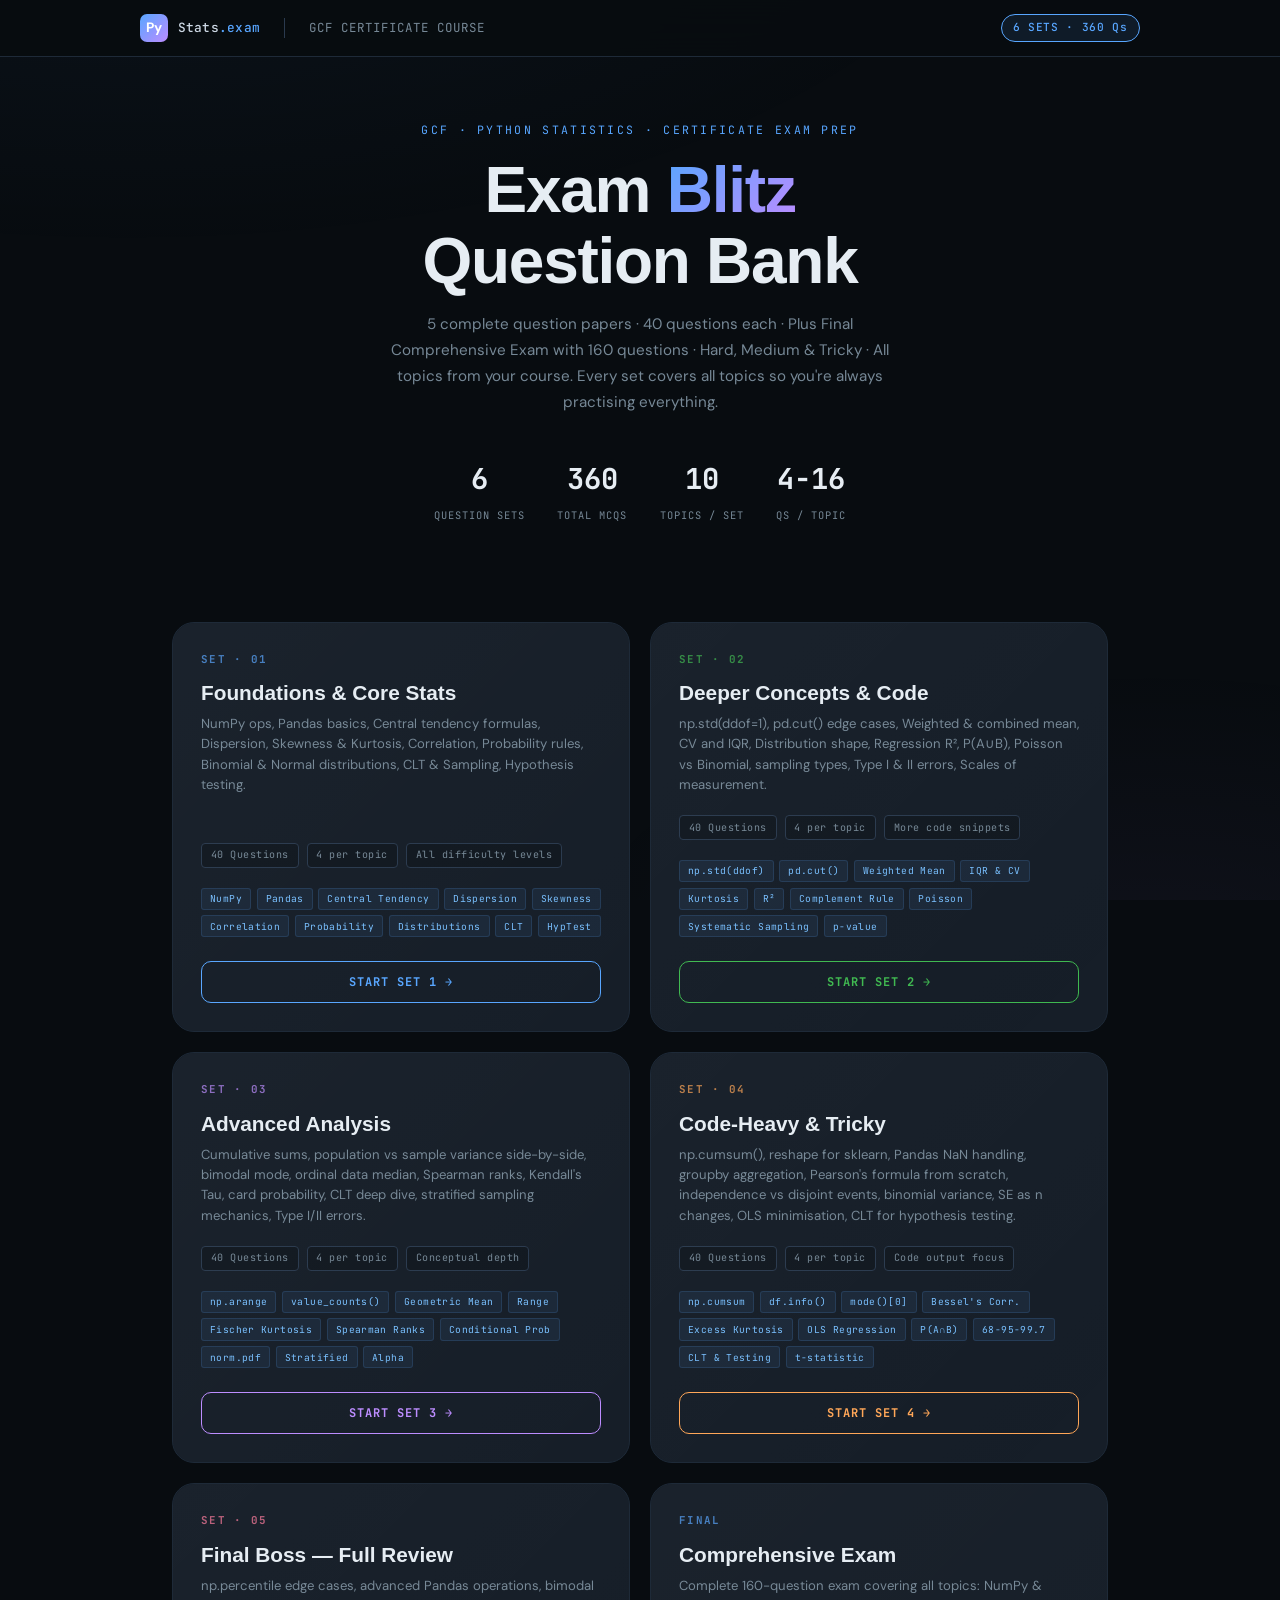
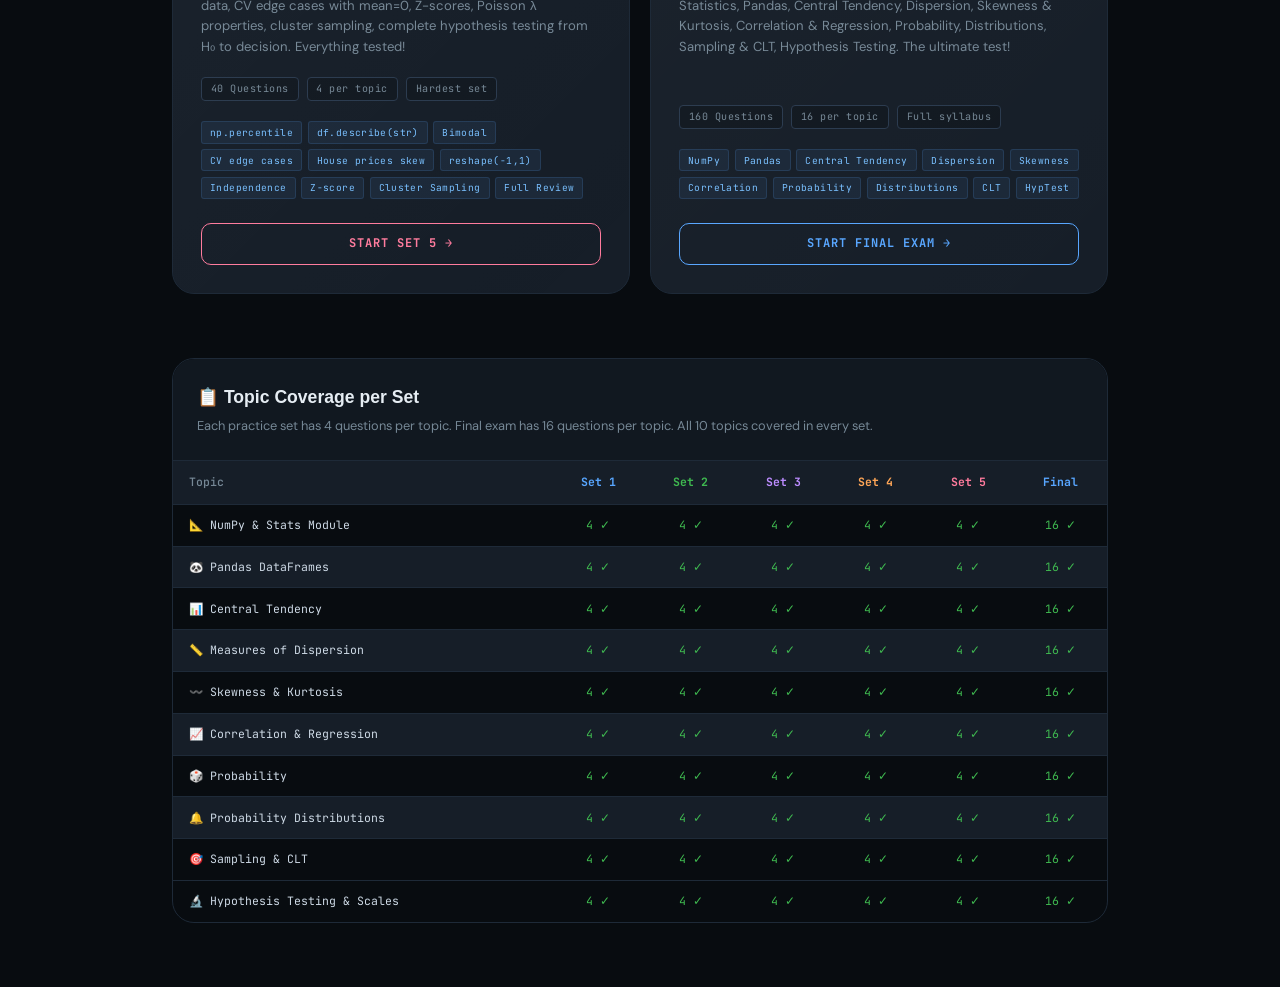
==== index.html @ 4e433699 "Add comprehensive README with project details, features, and usage instructions" ====
<!DOCTYPE html>
<html lang="en">
<head>
<meta charset="UTF-8">
<meta name="viewport" content="width=device-width, initial-scale=1.0">
<title>Python Statistics Exam Hub</title>
<link rel="stylesheet" href="style.css">
</head>
<body>

<header class="site-header">
  <div class="header-inner">
    <div class="header-logo">
      <div class="logo-mark">Py</div>
      <span class="logo-text">Stats<span>.exam</span></span>
    </div>
    <div class="header-divider"></div>
    <span class="header-title">GCF Certificate Course</span>
    <div class="header-right">
      <span class="set-badge theme-blue" style="color:#58a6ff;border-color:#58a6ff;background:rgba(88,166,255,0.1)">6 SETS · 360 Qs</span>
    </div>
  </div>
</header>

<div class="index-hero">
  <div class="index-eyebrow">GCF · Python Statistics · Certificate Exam Prep</div>
  <h1 class="index-title">Exam <em>Blitz</em><br>Question Bank</h1>
  <p class="index-sub">5 complete question papers · 40 questions each · Plus Final Comprehensive Exam with 160 questions · Hard, Medium &amp; Tricky · All topics from your course. Every set covers all topics so you're always practising everything.</p>
  <div class="index-stats">
    <div class="idx-stat"><span class="idx-stat-val">6</span><span class="idx-stat-label">Question Sets</span></div>
    <div class="idx-stat"><span class="idx-stat-val">360</span><span class="idx-stat-label">Total MCQs</span></div>
    <div class="idx-stat"><span class="idx-stat-val">10</span><span class="idx-stat-label">Topics / Set</span></div>
    <div class="idx-stat"><span class="idx-stat-val">4-16</span><span class="idx-stat-label">Qs / Topic</span></div>
  </div>
</div>

<div class="sets-grid">

  <!-- SET 1 -->
  <div class="theme-blue">
    <a href="set1.html" class="set-card" style="border-color:var(--border)">
      <div class="set-number">Set · 01</div>
      <div class="set-title">Foundations &amp; Core Stats</div>
      <div class="set-desc">NumPy ops, Pandas basics, Central tendency formulas, Dispersion, Skewness &amp; Kurtosis, Correlation, Probability rules, Binomial &amp; Normal distributions, CLT &amp; Sampling, Hypothesis testing.</div>
      <div class="set-meta">
        <span class="meta-chip">40 Questions</span>
        <span class="meta-chip">4 per topic</span>
        <span class="meta-chip">All difficulty levels</span>
      </div>
      <div class="set-topics">
        <span class="topic-tag">NumPy</span><span class="topic-tag">Pandas</span><span class="topic-tag">Central Tendency</span>
        <span class="topic-tag">Dispersion</span><span class="topic-tag">Skewness</span><span class="topic-tag">Correlation</span>
        <span class="topic-tag">Probability</span><span class="topic-tag">Distributions</span><span class="topic-tag">CLT</span><span class="topic-tag">HypTest</span>
      </div>
      <div class="set-cta" style="color:#58a6ff;border-color:#58a6ff">Start Set 1 →</div>
    </a>
  </div>

  <!-- SET 2 -->
  <div class="theme-green">
    <a href="set2.html" class="set-card" style="border-color:var(--border)">
      <div class="set-number">Set · 02</div>
      <div class="set-title">Deeper Concepts &amp; Code</div>
      <div class="set-desc">np.std(ddof=1), pd.cut() edge cases, Weighted &amp; combined mean, CV and IQR, Distribution shape, Regression R², P(A∪B), Poisson vs Binomial, sampling types, Type I &amp; II errors, Scales of measurement.</div>
      <div class="set-meta">
        <span class="meta-chip">40 Questions</span>
        <span class="meta-chip">4 per topic</span>
        <span class="meta-chip">More code snippets</span>
      </div>
      <div class="set-topics">
        <span class="topic-tag">np.std(ddof)</span><span class="topic-tag">pd.cut()</span><span class="topic-tag">Weighted Mean</span>
        <span class="topic-tag">IQR &amp; CV</span><span class="topic-tag">Kurtosis</span><span class="topic-tag">R²</span>
        <span class="topic-tag">Complement Rule</span><span class="topic-tag">Poisson</span><span class="topic-tag">Systematic Sampling</span><span class="topic-tag">p-value</span>
      </div>
      <div class="set-cta" style="color:#3fb950;border-color:#3fb950">Start Set 2 →</div>
    </a>
  </div>

  <!-- SET 3 -->
  <div class="theme-purple">
    <a href="set3.html" class="set-card" style="border-color:var(--border)">
      <div class="set-number">Set · 03</div>
      <div class="set-title">Advanced Analysis</div>
      <div class="set-desc">Cumulative sums, population vs sample variance side-by-side, bimodal mode, ordinal data median, Spearman ranks, Kendall's Tau, card probability, CLT deep dive, stratified sampling mechanics, Type I/II errors.</div>
      <div class="set-meta">
        <span class="meta-chip">40 Questions</span>
        <span class="meta-chip">4 per topic</span>
        <span class="meta-chip">Conceptual depth</span>
      </div>
      <div class="set-topics">
        <span class="topic-tag">np.arange</span><span class="topic-tag">value_counts()</span><span class="topic-tag">Geometric Mean</span>
        <span class="topic-tag">Range</span><span class="topic-tag">Fischer Kurtosis</span><span class="topic-tag">Spearman Ranks</span>
        <span class="topic-tag">Conditional Prob</span><span class="topic-tag">norm.pdf</span><span class="topic-tag">Stratified</span><span class="topic-tag">Alpha</span>
      </div>
      <div class="set-cta" style="color:#bc8cff;border-color:#bc8cff">Start Set 3 →</div>
    </a>
  </div>

  <!-- SET 4 -->
  <div class="theme-orange">
    <a href="set4.html" class="set-card" style="border-color:var(--border)">
      <div class="set-number">Set · 04</div>
      <div class="set-title">Code-Heavy &amp; Tricky</div>
      <div class="set-desc">np.cumsum(), reshape for sklearn, Pandas NaN handling, groupby aggregation, Pearson's formula from scratch, independence vs disjoint events, binomial variance, SE as n changes, OLS minimisation, CLT for hypothesis testing.</div>
      <div class="set-meta">
        <span class="meta-chip">40 Questions</span>
        <span class="meta-chip">4 per topic</span>
        <span class="meta-chip">Code output focus</span>
      </div>
      <div class="set-topics">
        <span class="topic-tag">np.cumsum</span><span class="topic-tag">df.info()</span><span class="topic-tag">mode()[0]</span>
        <span class="topic-tag">Bessel's Corr.</span><span class="topic-tag">Excess Kurtosis</span><span class="topic-tag">OLS Regression</span>
        <span class="topic-tag">P(A∩B)</span><span class="topic-tag">68-95-99.7</span><span class="topic-tag">CLT &amp; Testing</span><span class="topic-tag">t-statistic</span>
      </div>
      <div class="set-cta" style="color:#ffa657;border-color:#ffa657">Start Set 4 →</div>
    </a>
  </div>

  <!-- SET 5 -->
  <div class="theme-pink">
    <a href="set5.html" class="set-card" style="border-color:var(--border)">
      <div class="set-number">Set · 05</div>
      <div class="set-title">Final Boss — Full Review</div>
      <div class="set-desc">np.percentile edge cases, advanced Pandas operations, bimodal data, CV edge cases with mean=0, Z-scores, Poisson λ properties, cluster sampling, complete hypothesis testing from H₀ to decision. Everything tested!</div>
      <div class="set-meta">
        <span class="meta-chip">40 Questions</span>
        <span class="meta-chip">4 per topic</span>
        <span class="meta-chip">Hardest set</span>
      </div>
      <div class="set-topics">
        <span class="topic-tag">np.percentile</span><span class="topic-tag">df.describe(str)</span><span class="topic-tag">Bimodal</span>
        <span class="topic-tag">CV edge cases</span><span class="topic-tag">House prices skew</span><span class="topic-tag">reshape(-1,1)</span>
        <span class="topic-tag">Independence</span><span class="topic-tag">Z-score</span><span class="topic-tag">Cluster Sampling</span><span class="topic-tag">Full Review</span>
      </div>
      <div class="set-cta" style="color:#ff7b9d;border-color:#ff7b9d">Start Set 5 →</div>
    </a>
  </div>

  <!-- FINAL EXAM -->
  <div class="theme-blue">
    <a href="Final.html" class="set-card" style="border-color:var(--border)">
      <div class="set-number">Final</div>
      <div class="set-title">Comprehensive Exam</div>
      <div class="set-desc">Complete 160-question exam covering all topics: NumPy & Statistics, Pandas, Central Tendency, Dispersion, Skewness & Kurtosis, Correlation & Regression, Probability, Distributions, Sampling & CLT, Hypothesis Testing. The ultimate test!</div>
      <div class="set-meta">
        <span class="meta-chip">160 Questions</span>
        <span class="meta-chip">16 per topic</span>
        <span class="meta-chip">Full syllabus</span>
      </div>
      <div class="set-topics">
        <span class="topic-tag">NumPy</span><span class="topic-tag">Pandas</span><span class="topic-tag">Central Tendency</span>
        <span class="topic-tag">Dispersion</span><span class="topic-tag">Skewness</span><span class="topic-tag">Correlation</span>
        <span class="topic-tag">Probability</span><span class="topic-tag">Distributions</span><span class="topic-tag">CLT</span><span class="topic-tag">HypTest</span>
      </div>
      <div class="set-cta" style="color:#58a6ff;border-color:#58a6ff">Start Final Exam →</div>
    </a>
  </div>

</div>

<!-- TOPIC COVERAGE TABLE -->
<div style="max-width:1000px;margin:0 auto;padding:0 2rem 4rem;position:relative;z-index:1">
  <div style="border:1px solid var(--border);border-radius:var(--radius-xl);overflow:hidden">
    <div style="padding:1.5rem;border-bottom:1px solid var(--border);background:var(--surface)">
      <h2 style="font-family:var(--font-display);font-size:1.1rem;font-weight:700;color:var(--text-bright)">📋 Topic Coverage per Set</h2>
      <p style="font-size:0.8rem;color:var(--text-dim);margin-top:0.3rem">Each practice set has 4 questions per topic. Final exam has 16 questions per topic. All 10 topics covered in every set.</p>
    </div>
    <div style="overflow-x:auto">
    <table style="width:100%;border-collapse:collapse;font-family:var(--font-mono);font-size:0.72rem">
      <thead>
        <tr style="background:var(--card)">
          <th style="padding:.75rem 1rem;text-align:left;color:var(--text-dim);border-bottom:1px solid var(--border);font-weight:500;white-space:nowrap">Topic</th>
          <th style="padding:.75rem;text-align:center;color:#58a6ff;border-bottom:1px solid var(--border)">Set 1</th>
          <th style="padding:.75rem;text-align:center;color:#3fb950;border-bottom:1px solid var(--border)">Set 2</th>
          <th style="padding:.75rem;text-align:center;color:#bc8cff;border-bottom:1px solid var(--border)">Set 3</th>
          <th style="padding:.75rem;text-align:center;color:#ffa657;border-bottom:1px solid var(--border)">Set 4</th>
          <th style="padding:.75rem;text-align:center;color:#ff7b9d;border-bottom:1px solid var(--border)">Set 5</th>
          <th style="padding:.75rem;text-align:center;color:#58a6ff;border-bottom:1px solid var(--border)">Final</th>
        </tr>
      </thead>
      <tbody>
        <tr style="border-bottom:1px solid var(--border)">
          <td style="padding:.7rem 1rem;color:var(--text)">📐 NumPy &amp; Stats Module</td>
          <td style="padding:.7rem;text-align:center;color:var(--green)">4 ✓</td>
          <td style="padding:.7rem;text-align:center;color:var(--green)">4 ✓</td>
          <td style="padding:.7rem;text-align:center;color:var(--green)">4 ✓</td>
          <td style="padding:.7rem;text-align:center;color:var(--green)">4 ✓</td>
          <td style="padding:.7rem;text-align:center;color:var(--green)">4 ✓</td>
          <td style="padding:.7rem;text-align:center;color:var(--green)">16 ✓</td>
        </tr>
        <tr style="border-bottom:1px solid var(--border);background:var(--card)">
          <td style="padding:.7rem 1rem;color:var(--text)">🐼 Pandas DataFrames</td>
          <td style="padding:.7rem;text-align:center;color:var(--green)">4 ✓</td>
          <td style="padding:.7rem;text-align:center;color:var(--green)">4 ✓</td>
          <td style="padding:.7rem;text-align:center;color:var(--green)">4 ✓</td>
          <td style="padding:.7rem;text-align:center;color:var(--green)">4 ✓</td>
          <td style="padding:.7rem;text-align:center;color:var(--green)">4 ✓</td>
          <td style="padding:.7rem;text-align:center;color:var(--green)">16 ✓</td>
        </tr>
        <tr style="border-bottom:1px solid var(--border)">
          <td style="padding:.7rem 1rem;color:var(--text)">📊 Central Tendency</td>
          <td style="padding:.7rem;text-align:center;color:var(--green)">4 ✓</td>
          <td style="padding:.7rem;text-align:center;color:var(--green)">4 ✓</td>
          <td style="padding:.7rem;text-align:center;color:var(--green)">4 ✓</td>
          <td style="padding:.7rem;text-align:center;color:var(--green)">4 ✓</td>
          <td style="padding:.7rem;text-align:center;color:var(--green)">4 ✓</td>
          <td style="padding:.7rem;text-align:center;color:var(--green)">16 ✓</td>
        </tr>
        <tr style="border-bottom:1px solid var(--border);background:var(--card)">
          <td style="padding:.7rem 1rem;color:var(--text)">📏 Measures of Dispersion</td>
          <td style="padding:.7rem;text-align:center;color:var(--green)">4 ✓</td>
          <td style="padding:.7rem;text-align:center;color:var(--green)">4 ✓</td>
          <td style="padding:.7rem;text-align:center;color:var(--green)">4 ✓</td>
          <td style="padding:.7rem;text-align:center;color:var(--green)">4 ✓</td>
          <td style="padding:.7rem;text-align:center;color:var(--green)">4 ✓</td>
          <td style="padding:.7rem;text-align:center;color:var(--green)">16 ✓</td>
        </tr>
        <tr style="border-bottom:1px solid var(--border)">
          <td style="padding:.7rem 1rem;color:var(--text)">〰️ Skewness &amp; Kurtosis</td>
          <td style="padding:.7rem;text-align:center;color:var(--green)">4 ✓</td>
          <td style="padding:.7rem;text-align:center;color:var(--green)">4 ✓</td>
          <td style="padding:.7rem;text-align:center;color:var(--green)">4 ✓</td>
          <td style="padding:.7rem;text-align:center;color:var(--green)">4 ✓</td>
          <td style="padding:.7rem;text-align:center;color:var(--green)">4 ✓</td>
          <td style="padding:.7rem;text-align:center;color:var(--green)">16 ✓</td>
        </tr>
        <tr style="border-bottom:1px solid var(--border);background:var(--card)">
          <td style="padding:.7rem 1rem;color:var(--text)">📈 Correlation &amp; Regression</td>
          <td style="padding:.7rem;text-align:center;color:var(--green)">4 ✓</td>
          <td style="padding:.7rem;text-align:center;color:var(--green)">4 ✓</td>
          <td style="padding:.7rem;text-align:center;color:var(--green)">4 ✓</td>
          <td style="padding:.7rem;text-align:center;color:var(--green)">4 ✓</td>
          <td style="padding:.7rem;text-align:center;color:var(--green)">4 ✓</td>
          <td style="padding:.7rem;text-align:center;color:var(--green)">16 ✓</td>
        </tr>
        <tr style="border-bottom:1px solid var(--border)">
          <td style="padding:.7rem 1rem;color:var(--text)">🎲 Probability</td>
          <td style="padding:.7rem;text-align:center;color:var(--green)">4 ✓</td>
          <td style="padding:.7rem;text-align:center;color:var(--green)">4 ✓</td>
          <td style="padding:.7rem;text-align:center;color:var(--green)">4 ✓</td>
          <td style="padding:.7rem;text-align:center;color:var(--green)">4 ✓</td>
          <td style="padding:.7rem;text-align:center;color:var(--green)">4 ✓</td>
          <td style="padding:.7rem;text-align:center;color:var(--green)">16 ✓</td>
        </tr>
        <tr style="border-bottom:1px solid var(--border);background:var(--card)">
          <td style="padding:.7rem 1rem;color:var(--text)">🔔 Probability Distributions</td>
          <td style="padding:.7rem;text-align:center;color:var(--green)">4 ✓</td>
          <td style="padding:.7rem;text-align:center;color:var(--green)">4 ✓</td>
          <td style="padding:.7rem;text-align:center;color:var(--green)">4 ✓</td>
          <td style="padding:.7rem;text-align:center;color:var(--green)">4 ✓</td>
          <td style="padding:.7rem;text-align:center;color:var(--green)">4 ✓</td>
          <td style="padding:.7rem;text-align:center;color:var(--green)">16 ✓</td>
        </tr>
        <tr style="border-bottom:1px solid var(--border)">
          <td style="padding:.7rem 1rem;color:var(--text)">🎯 Sampling &amp; CLT</td>
          <td style="padding:.7rem;text-align:center;color:var(--green)">4 ✓</td>
          <td style="padding:.7rem;text-align:center;color:var(--green)">4 ✓</td>
          <td style="padding:.7rem;text-align:center;color:var(--green)">4 ✓</td>
          <td style="padding:.7rem;text-align:center;color:var(--green)">4 ✓</td>
          <td style="padding:.7rem;text-align:center;color:var(--green)">4 ✓</td>
          <td style="padding:.7rem;text-align:center;color:var(--green)">16 ✓</td>
        </tr>
        <tr>
          <td style="padding:.7rem 1rem;color:var(--text)">🔬 Hypothesis Testing &amp; Scales</td>
          <td style="padding:.7rem;text-align:center;color:var(--green)">4 ✓</td>
          <td style="padding:.7rem;text-align:center;color:var(--green)">4 ✓</td>
          <td style="padding:.7rem;text-align:center;color:var(--green)">4 ✓</td>
          <td style="padding:.7rem;text-align:center;color:var(--green)">4 ✓</td>
          <td style="padding:.7rem;text-align:center;color:var(--green)">4 ✓</td>
          <td style="padding:.7rem;text-align:center;color:var(--green)">16 ✓</td>
        </tr>
      </tbody>
    </table>
    </div>
  </div>
</div>

</body>
</html>
---- style.css ----
/* ═══════════════════════════════════════════════
   PYTHON STATISTICS EXAM — SHARED STYLESHEET
   Dark industrial + neon accent aesthetic
   ═══════════════════════════════════════════════ */

@import url('https://fonts.googleapis.com/css2?family=JetBrains+Mono:wght@300;400;500;700&family=Clash+Display:wght@400;500;600;700&family=DM+Sans:wght@300;400;500;600&display=swap');

/* ── CSS VARIABLES ── */
:root {
  --bg:          #080c10;
  --bg2:         #0d1117;
  --surface:     #111820;
  --card:        #161e28;
  --border:      #1e2a38;
  --border2:     #2a3a4e;

  --text:        #cdd9e5;
  --text-dim:    #768896;
  --text-bright: #e6edf3;

  --accent:      #58a6ff;
  --accent-glow: rgba(88,166,255,0.15);
  --green:       #3fb950;
  --green-glow:  rgba(63,185,80,0.12);
  --red:         #f85149;
  --red-glow:    rgba(248,81,73,0.12);
  --yellow:      #d29922;
  --yellow-glow: rgba(210,153,34,0.12);
  --purple:      #bc8cff;
  --orange:      #ffa657;

  --font-display: 'Clash Display', sans-serif;
  --font-body:    'DM Sans', sans-serif;
  --font-mono:    'JetBrains Mono', monospace;

  --radius-sm:  6px;
  --radius:     10px;
  --radius-lg:  16px;
  --radius-xl:  22px;

  --shadow:     0 1px 0 rgba(255,255,255,0.04);
  --shadow-lg:  0 8px 32px rgba(0,0,0,0.6);
  --shadow-accent: 0 0 20px rgba(88,166,255,0.15);
}

/* ── RESET ── */
*, *::before, *::after { box-sizing: border-box; margin: 0; padding: 0; }
html { scroll-behavior: smooth; }

body {
  background: var(--bg);
  color: var(--text);
  font-family: var(--font-body);
  font-size: 15px;
  line-height: 1.6;
  min-height: 100vh;
  overflow-x: hidden;
}

/* ── BACKGROUND TEXTURE ── */
body::before {
  content: '';
  position: fixed;
  inset: 0;
  background:
    radial-gradient(ellipse 120% 80% at 10% -20%, rgba(88,166,255,0.06) 0%, transparent 60%),
    radial-gradient(ellipse 80% 60% at 90% 110%, rgba(188,140,255,0.05) 0%, transparent 60%);
  pointer-events: none;
  z-index: 0;
}

/* ── SCROLLBAR ── */
::-webkit-scrollbar { width: 6px; }
::-webkit-scrollbar-track { background: var(--bg2); }
::-webkit-scrollbar-thumb { background: var(--border2); border-radius: 99px; }
::-webkit-scrollbar-thumb:hover { background: var(--accent); }

/* ══════════════════════════════════════════
   HEADER
   ══════════════════════════════════════════ */
.site-header {
  position: sticky;
  top: 0;
  z-index: 200;
  background: rgba(8,12,16,0.92);
  backdrop-filter: blur(16px);
  -webkit-backdrop-filter: blur(16px);
  border-bottom: 1px solid var(--border);
  padding: 0 2rem;
}

.header-inner {
  max-width: 1000px;
  margin: 0 auto;
  height: 56px;
  display: flex;
  align-items: center;
  gap: 1.5rem;
}

.header-logo {
  display: flex;
  align-items: center;
  gap: 0.6rem;
  text-decoration: none;
}

.logo-mark {
  width: 28px; height: 28px;
  border-radius: 7px;
  background: linear-gradient(135deg, var(--accent), var(--purple));
  display: flex; align-items: center; justify-content: center;
  font-size: 0.85rem;
  font-weight: 700;
  color: #fff;
  flex-shrink: 0;
}

.logo-text {
  font-family: var(--font-mono);
  font-size: 0.8rem;
  font-weight: 500;
  color: var(--text);
  letter-spacing: 0.02em;
}
.logo-text span { color: var(--accent); }

.header-divider {
  width: 1px; height: 20px;
  background: var(--border2);
}

.header-title {
  font-family: var(--font-mono);
  font-size: 0.78rem;
  color: var(--text-dim);
  letter-spacing: 0.08em;
  text-transform: uppercase;
}

.header-right {
  margin-left: auto;
  display: flex;
  align-items: center;
  gap: 0.75rem;
}

.set-badge {
  font-family: var(--font-mono);
  font-size: 0.7rem;
  padding: 0.25rem 0.7rem;
  border-radius: 999px;
  border: 1px solid;
  letter-spacing: 0.06em;
  font-weight: 500;
}

/* ══════════════════════════════════════════
   HUD / SCOREBOARD
   ══════════════════════════════════════════ */
.hud {
  background: var(--surface);
  border-bottom: 1px solid var(--border);
  padding: 0.8rem 2rem;
}

.hud-inner {
  max-width: 1000px;
  margin: 0 auto;
  display: flex;
  align-items: center;
  gap: 1rem;
  flex-wrap: wrap;
}

.hud-stat {
  display: flex;
  align-items: center;
  gap: 0.45rem;
  font-family: var(--font-mono);
  font-size: 0.72rem;
  color: var(--text-dim);
}

.hud-stat strong {
  font-size: 0.85rem;
  font-weight: 700;
}

.hud-dot {
  width: 7px; height: 7px;
  border-radius: 50%;
}

.hud-progress {
  margin-left: auto;
  display: flex;
  align-items: center;
  gap: 0.8rem;
}

.prog-track {
  width: 160px; height: 4px;
  background: var(--border);
  border-radius: 99px;
  overflow: hidden;
}

.prog-fill {
  height: 100%;
  border-radius: 99px;
  transition: width 0.5s cubic-bezier(0.4,0,0.2,1);
  width: 0%;
}

.prog-label {
  font-family: var(--font-mono);
  font-size: 0.7rem;
  color: var(--text-dim);
  min-width: 40px;
  text-align: right;
}

/* ══════════════════════════════════════════
   MAIN LAYOUT
   ══════════════════════════════════════════ */
.main-wrap {
  max-width: 1000px;
  margin: 0 auto;
  padding: 2.5rem 2rem 6rem;
  position: relative;
  z-index: 1;
}

/* ══════════════════════════════════════════
   SECTION HEADERS (Topics)
   ══════════════════════════════════════════ */
.section-header {
  display: flex;
  align-items: center;
  gap: 1rem;
  margin: 2.5rem 0 1.2rem;
  padding-bottom: 0.8rem;
  border-bottom: 1px solid var(--border);
  position: relative;
}

.section-header::after {
  content: '';
  position: absolute;
  bottom: -1px; left: 0;
  height: 2px;
  width: 60px;
  border-radius: 99px;
}

.topic-chip {
  display: flex;
  align-items: center;
  gap: 0.5rem;
  padding: 0.3rem 0.8rem;
  border-radius: var(--radius-sm);
  border: 1px solid;
  font-family: var(--font-mono);
  font-size: 0.68rem;
  font-weight: 500;
  letter-spacing: 0.08em;
  text-transform: uppercase;
}

.section-title {
  font-family: var(--font-display);
  font-size: 0.95rem;
  font-weight: 600;
  color: var(--text-bright);
}

.section-count {
  margin-left: auto;
  font-family: var(--font-mono);
  font-size: 0.68rem;
  color: var(--text-dim);
}

/* ══════════════════════════════════════════
   QUESTION CARD
   ══════════════════════════════════════════ */
.q-card {
  background: var(--card);
  border: 1px solid var(--border);
  border-radius: var(--radius-lg);
  padding: 1.5rem 1.75rem;
  margin-bottom: 1rem;
  transition: border-color 0.2s, box-shadow 0.2s;
  position: relative;
  overflow: hidden;
}

.q-card::before {
  content: '';
  position: absolute;
  top: 0; left: 0; right: 0;
  height: 1px;
  background: linear-gradient(90deg, transparent, rgba(255,255,255,0.06), transparent);
}

.q-card:hover {
  border-color: var(--border2);
  box-shadow: var(--shadow-lg);
}

.q-card.state-correct {
  border-color: var(--green);
  background: linear-gradient(135deg, var(--card) 0%, rgba(63,185,80,0.07) 100%);
}

.q-card.state-wrong {
  border-color: var(--red);
  background: linear-gradient(135deg, var(--card) 0%, rgba(248,81,73,0.07) 100%);
}

.q-meta {
  display: flex;
  align-items: center;
  gap: 0.6rem;
  margin-bottom: 0.75rem;
}

.q-num {
  font-family: var(--font-mono);
  font-size: 0.68rem;
  color: var(--text-dim);
  font-weight: 500;
}

.diff-pill {
  padding: 0.12rem 0.55rem;
  border-radius: 4px;
  font-family: var(--font-mono);
  font-size: 0.6rem;
  font-weight: 700;
  letter-spacing: 0.1em;
  text-transform: uppercase;
}

.diff-hard   { background: rgba(248,81,73,0.15);   color: #ff7b72; border: 1px solid rgba(248,81,73,0.3); }
.diff-medium { background: rgba(210,153,34,0.15);  color: #e3b341; border: 1px solid rgba(210,153,34,0.3); }
.diff-tricky { background: rgba(188,140,255,0.15); color: #d2a8ff; border: 1px solid rgba(188,140,255,0.3); }

.q-text {
  font-family: var(--font-body);
  font-size: 0.95rem;
  font-weight: 500;
  color: var(--text-bright);
  line-height: 1.6;
  margin-bottom: 1rem;
}

.q-text code {
  font-family: var(--font-mono);
  font-size: 0.82em;
  background: rgba(88,166,255,0.1);
  color: #79c0ff;
  padding: 0.1em 0.4em;
  border-radius: 4px;
  border: 1px solid rgba(88,166,255,0.2);
}

/* ── CODE BLOCK ── */
.code-block {
  background: #0d1117;
  border: 1px solid var(--border2);
  border-left: 3px solid var(--accent);
  border-radius: 0 var(--radius) var(--radius) 0;
  padding: 1rem 1.25rem;
  font-family: var(--font-mono);
  font-size: 0.78rem;
  color: #adbac7;
  margin: 0.5rem 0 1.1rem;
  white-space: pre;
  overflow-x: auto;
  line-height: 1.7;
  position: relative;
}

.code-block .kw  { color: #ff7b72; }
.code-block .fn  { color: #d2a8ff; }
.code-block .str { color: #a5d6ff; }
.code-block .num { color: #f69d50; }
.code-block .cm  { color: #8b949e; font-style: italic; }

/* ── OPTIONS ── */
.options-grid {
  display: flex;
  flex-direction: column;
  gap: 0.5rem;
}

.opt {
  background: var(--surface);
  border: 1px solid var(--border);
  border-radius: var(--radius);
  padding: 0.75rem 1.1rem;
  color: var(--text);
  font-family: var(--font-body);
  font-size: 0.875rem;
  cursor: pointer;
  text-align: left;
  transition: all 0.15s ease;
  display: flex;
  align-items: flex-start;
  gap: 0.75rem;
  width: 100%;
}

.opt:hover:not(:disabled) {
  border-color: var(--accent);
  background: var(--accent-glow);
  transform: translateX(4px);
  color: var(--text-bright);
}

.opt:disabled { cursor: not-allowed; }

.opt-label {
  font-family: var(--font-mono);
  font-size: 0.65rem;
  font-weight: 700;
  min-width: 24px; height: 24px;
  border-radius: 5px;
  background: var(--border);
  border: 1px solid var(--border2);
  display: flex; align-items: center; justify-content: center;
  flex-shrink: 0;
  margin-top: 1px;
  letter-spacing: 0;
  transition: background 0.15s, border-color 0.15s;
}

.opt.is-correct {
  background: var(--green-glow);
  border-color: var(--green);
  color: #7ee787;
}
.opt.is-correct .opt-label {
  background: rgba(63,185,80,0.3);
  border-color: var(--green);
  color: #7ee787;
}

.opt.is-wrong {
  background: var(--red-glow);
  border-color: var(--red);
  color: #ffa198;
}
.opt.is-wrong .opt-label {
  background: rgba(248,81,73,0.3);
  border-color: var(--red);
  color: #ffa198;
}

/* ── EXPLANATION ── */
.explanation {
  display: none;
  margin-top: 0.9rem;
  padding: 0.75rem 1rem 0.75rem 1.1rem;
  background: rgba(88,166,255,0.06);
  border-left: 3px solid var(--accent);
  border-radius: 0 var(--radius-sm) var(--radius-sm) 0;
  font-size: 0.8rem;
  color: #79c0ff;
  line-height: 1.65;
}

.explanation.visible { display: block; }

.explanation-label {
  font-family: var(--font-mono);
  font-size: 0.6rem;
  text-transform: uppercase;
  letter-spacing: 0.1em;
  color: var(--accent);
  font-weight: 700;
  display: block;
  margin-bottom: 0.3rem;
}

/* ══════════════════════════════════════════
   FLOATING SUBMIT BUTTON
   ══════════════════════════════════════════ */
.fab-wrap {
  position: fixed;
  bottom: 1.75rem;
  right: 2rem;
  z-index: 300;
  display: flex;
  flex-direction: column;
  align-items: flex-end;
  gap: 0.5rem;
}

.fab-btn {
  background: var(--accent);
  color: #0d1117;
  border: none;
  padding: 0.8rem 1.5rem;
  border-radius: 999px;
  font-family: var(--font-mono);
  font-size: 0.8rem;
  font-weight: 700;
  cursor: pointer;
  letter-spacing: 0.08em;
  text-transform: uppercase;
  box-shadow: 0 4px 20px rgba(88,166,255,0.4), 0 0 0 1px rgba(88,166,255,0.3);
  transition: transform 0.15s, box-shadow 0.15s, background 0.15s;
  white-space: nowrap;
}

.fab-btn:hover {
  transform: translateY(-2px);
  box-shadow: 0 8px 30px rgba(88,166,255,0.5), 0 0 0 1px rgba(88,166,255,0.5);
}

.fab-btn.secondary {
  background: transparent;
  color: var(--text-dim);
  border: 1px solid var(--border2);
  box-shadow: none;
  font-size: 0.72rem;
  padding: 0.5rem 1rem;
}

.fab-btn.secondary:hover {
  background: var(--surface);
  color: var(--text);
  border-color: var(--border2);
  transform: none;
  box-shadow: none;
}

/* ══════════════════════════════════════════
   RESULT MODAL
   ══════════════════════════════════════════ */
.modal-overlay {
  display: none;
  position: fixed;
  inset: 0;
  background: rgba(0,0,0,0.88);
  backdrop-filter: blur(8px);
  z-index: 999;
  align-items: center;
  justify-content: center;
  padding: 1.5rem;
}

.modal-overlay.open { display: flex; }

.modal-box {
  background: var(--card);
  border: 1px solid var(--border2);
  border-radius: var(--radius-xl);
  padding: 2.5rem 2rem;
  max-width: 520px;
  width: 100%;
  text-align: center;
  box-shadow: var(--shadow-lg), 0 0 60px rgba(88,166,255,0.08);
  position: relative;
  overflow: hidden;
}

.modal-box::before {
  content: '';
  position: absolute;
  top: 0; left: 0; right: 0;
  height: 2px;
  background: linear-gradient(90deg, transparent, var(--accent), var(--purple), transparent);
}

.modal-emoji { font-size: 3.5rem; margin-bottom: 0.75rem; line-height: 1; }

.modal-title {
  font-family: var(--font-display);
  font-size: 2rem;
  font-weight: 700;
  color: var(--text-bright);
  margin-bottom: 0.5rem;
}

.modal-set {
  font-family: var(--font-mono);
  font-size: 0.72rem;
  color: var(--text-dim);
  letter-spacing: 0.1em;
  text-transform: uppercase;
  margin-bottom: 1.5rem;
}

.score-ring-wrap {
  display: flex;
  justify-content: center;
  margin: 1.5rem 0;
}

.score-ring {
  width: 120px; height: 120px;
  border-radius: 50%;
  display: flex;
  flex-direction: column;
  align-items: center;
  justify-content: center;
  border: 3px solid var(--border2);
  background: var(--surface);
  position: relative;
}

.score-pct {
  font-family: var(--font-mono);
  font-size: 2rem;
  font-weight: 700;
  line-height: 1;
}

.score-label {
  font-family: var(--font-mono);
  font-size: 0.65rem;
  color: var(--text-dim);
  text-transform: uppercase;
  letter-spacing: 0.1em;
  margin-top: 0.2rem;
}

.stats-row {
  display: grid;
  grid-template-columns: repeat(3, 1fr);
  gap: 0.75rem;
  margin: 1.5rem 0;
}

.stat-cell {
  background: var(--surface);
  border: 1px solid var(--border);
  border-radius: var(--radius);
  padding: 0.75rem 0.5rem;
}

.stat-val {
  font-family: var(--font-mono);
  font-size: 1.5rem;
  font-weight: 700;
  line-height: 1;
}

.stat-label {
  font-family: var(--font-mono);
  font-size: 0.62rem;
  color: var(--text-dim);
  text-transform: uppercase;
  letter-spacing: 0.08em;
  margin-top: 0.3rem;
}

.modal-message {
  font-size: 0.85rem;
  color: var(--text-dim);
  line-height: 1.6;
  margin-bottom: 1.5rem;
}

.modal-actions {
  display: flex;
  gap: 0.75rem;
}

.modal-btn {
  flex: 1;
  padding: 0.75rem 1rem;
  border-radius: var(--radius);
  font-family: var(--font-mono);
  font-size: 0.78rem;
  font-weight: 700;
  letter-spacing: 0.06em;
  text-transform: uppercase;
  cursor: pointer;
  border: none;
  transition: all 0.15s;
  text-decoration: none;
  display: flex;
  align-items: center;
  justify-content: center;
  gap: 0.4rem;
}

.modal-btn-primary {
  background: var(--accent);
  color: #0d1117;
  box-shadow: 0 4px 16px rgba(88,166,255,0.3);
}

.modal-btn-primary:hover { opacity: 0.88; transform: translateY(-1px); }

.modal-btn-secondary {
  background: var(--surface);
  color: var(--text);
  border: 1px solid var(--border2);
}

.modal-btn-secondary:hover { background: var(--card); }

/* ══════════════════════════════════════════
   INDEX PAGE — SET CARDS
   ══════════════════════════════════════════ */
.index-hero {
  text-align: center;
  padding: 4rem 2rem 3rem;
  position: relative;
  z-index: 1;
}

.index-eyebrow {
  font-family: var(--font-mono);
  font-size: 0.72rem;
  color: var(--accent);
  letter-spacing: 0.2em;
  text-transform: uppercase;
  margin-bottom: 1rem;
}

.index-title {
  font-family: var(--font-display);
  font-size: clamp(2.5rem, 6vw, 4rem);
  font-weight: 700;
  color: var(--text-bright);
  line-height: 1.1;
  letter-spacing: -0.02em;
  margin-bottom: 1rem;
}

.index-title em {
  font-style: normal;
  background: linear-gradient(135deg, var(--accent), var(--purple));
  -webkit-background-clip: text;
  -webkit-text-fill-color: transparent;
  background-clip: text;
}

.index-sub {
  font-size: 0.95rem;
  color: var(--text-dim);
  max-width: 500px;
  margin: 0 auto 2.5rem;
  line-height: 1.7;
}

.index-stats {
  display: flex;
  justify-content: center;
  gap: 2rem;
  flex-wrap: wrap;
  margin-bottom: 3rem;
}

.idx-stat {
  text-align: center;
}

.idx-stat-val {
  font-family: var(--font-mono);
  font-size: 1.8rem;
  font-weight: 700;
  color: var(--text-bright);
  display: block;
}

.idx-stat-label {
  font-family: var(--font-mono);
  font-size: 0.65rem;
  color: var(--text-dim);
  text-transform: uppercase;
  letter-spacing: 0.1em;
}

.sets-grid {
  display: grid;
  grid-template-columns: repeat(auto-fill, minmax(300px, 1fr));
  gap: 1.25rem;
  max-width: 1000px;
  margin: 0 auto;
  padding: 0 2rem 4rem;
  position: relative;
  z-index: 1;
}

.set-card {
  background: var(--card);
  border: 1px solid var(--border);
  border-radius: var(--radius-xl);
  padding: 1.75rem;
  text-decoration: none;
  color: inherit;
  display: flex;
  flex-direction: column;
  transition: all 0.2s;
  position: relative;
  overflow: hidden;
  height: 100%;
  min-height: 320px;
}

.set-card::after {
  content: '';
  position: absolute;
  inset: 0;
  border-radius: inherit;
  background: linear-gradient(135deg, rgba(255,255,255,0.02), transparent);
  pointer-events: none;
}

.set-card:hover {
  transform: translateY(-4px);
  box-shadow: 0 12px 40px rgba(0,0,0,0.5);
  border-color: var(--border2);
}

.set-number {
  font-family: var(--font-mono);
  font-size: 0.68rem;
  font-weight: 700;
  letter-spacing: 0.12em;
  text-transform: uppercase;
  margin-bottom: 0.75rem;
  opacity: 0.7;
}

.set-title {
  font-family: var(--font-display);
  font-size: 1.3rem;
  font-weight: 700;
  color: var(--text-bright);
  margin-bottom: 0.5rem;
  line-height: 1.25;
}

.set-desc {
  font-size: 0.82rem;
  color: var(--text-dim);
  line-height: 1.55;
  flex: 1;
  margin-bottom: 1.25rem;
}

.set-meta {
  display: flex;
  align-items: center;
  gap: 0.5rem;
  flex-wrap: wrap;
  margin-bottom: 1.25rem;
}

.meta-chip {
  font-family: var(--font-mono);
  font-size: 0.63rem;
  padding: 0.2rem 0.55rem;
  border-radius: 4px;
  background: var(--surface);
  border: 1px solid var(--border2);
  color: var(--text-dim);
  letter-spacing: 0.05em;
}

.set-topics {
  display: flex;
  flex-wrap: wrap;
  gap: 0.35rem;
  margin-bottom: 1.5rem;
}

.topic-tag {
  font-family: var(--font-mono);
  font-size: 0.6rem;
  padding: 0.15rem 0.5rem;
  border-radius: 3px;
  background: rgba(88,166,255,0.08);
  color: #79c0ff;
  border: 1px solid rgba(88,166,255,0.15);
  letter-spacing: 0.04em;
}

.set-cta {
  display: flex;
  align-items: center;
  gap: 0.5rem;
  font-family: var(--font-mono);
  font-size: 0.75rem;
  font-weight: 700;
  letter-spacing: 0.08em;
  text-transform: uppercase;
  padding: 0.65rem 1.1rem;
  border-radius: var(--radius);
  border: 1px solid;
  transition: all 0.15s;
  justify-content: center;
}

.set-cta:hover {
  transform: translateX(2px);
}

/* ══════════════════════════════════════════
   SET-SPECIFIC COLORS
   ══════════════════════════════════════════ */
.theme-blue  { --set-color: #58a6ff; --set-glow: rgba(88,166,255,0.2); }
.theme-green { --set-color: #3fb950; --set-glow: rgba(63,185,80,0.2); }
.theme-purple{ --set-color: #bc8cff; --set-glow: rgba(188,140,255,0.2); }
.theme-orange{ --set-color: #ffa657; --set-glow: rgba(255,166,87,0.2); }
.theme-pink  { --set-color: #ff7b9d; --set-glow: rgba(255,123,157,0.2); }

[class*="theme-"] .set-number,
[class*="theme-"] .set-cta { color: var(--set-color); }
[class*="theme-"] .set-card:hover,
[class*="theme-"].set-card:hover { border-color: var(--set-color); box-shadow: 0 12px 40px rgba(0,0,0,0.5), 0 0 0 1px var(--set-color); }
[class*="theme-"] .set-cta { border-color: var(--set-color); }
[class*="theme-"] .set-cta:hover { background: var(--set-glow); }
[class*="theme-"] .section-header::after { background: var(--set-color); }
[class*="theme-"] .topic-chip { color: var(--set-color); border-color: rgba(88,166,255,0.25); background: rgba(88,166,255,0.06); }
[class*="theme-"] .set-badge { color: var(--set-color); border-color: var(--set-color); background: var(--set-glow); }
[class*="theme-"] .prog-fill { background: linear-gradient(90deg, var(--set-color), var(--accent)); }
[class*="theme-"] .score-pct { color: var(--set-color); }
[class*="theme-"] .modal-box::before { background: linear-gradient(90deg, transparent, var(--set-color), transparent); }

/* ══════════════════════════════════════════
   RESPONSIVE
   ══════════════════════════════════════════ */
@media (max-width: 640px) {
  .site-header { padding: 0 1rem; }
  .hud { padding: 0.8rem 1rem; }
  .main-wrap { padding: 1.5rem 1rem 5rem; }
  .q-card { padding: 1.2rem 1.1rem; }
  .code-block { font-size: 0.72rem; }
  .q-text { font-size: 0.9rem; }
  .prog-track { width: 100px; }
  .hud-progress { gap: 0.5rem; }
  .fab-wrap { right: 1rem; bottom: 1rem; }
  .fab-btn { font-size: 0.72rem; padding: 0.7rem 1.1rem; }
  .sets-grid { padding: 0 1rem 3rem; }
  .index-title { font-size: 2rem; }
  .index-hero { padding: 2.5rem 1rem 2rem; }
  .stats-row { grid-template-columns: 1fr 1fr; }
  .modal-actions { flex-direction: column; }
}

/* ══════════════════════════════════════════
   ANIMATIONS
   ══════════════════════════════════════════ */
@keyframes fadeUp {
  from { opacity: 0; transform: translateY(12px); }
  to   { opacity: 1; transform: translateY(0); }
}

.q-card { animation: fadeUp 0.3s ease both; }
.q-card:nth-child(1)  { animation-delay: 0.02s; }
.q-card:nth-child(2)  { animation-delay: 0.05s; }
.q-card:nth-child(3)  { animation-delay: 0.08s; }
.q-card:nth-child(4)  { animation-delay: 0.11s; }
.q-card:nth-child(5)  { animation-delay: 0.14s; }
.q-card:nth-child(n+6){ animation-delay: 0.18s; }
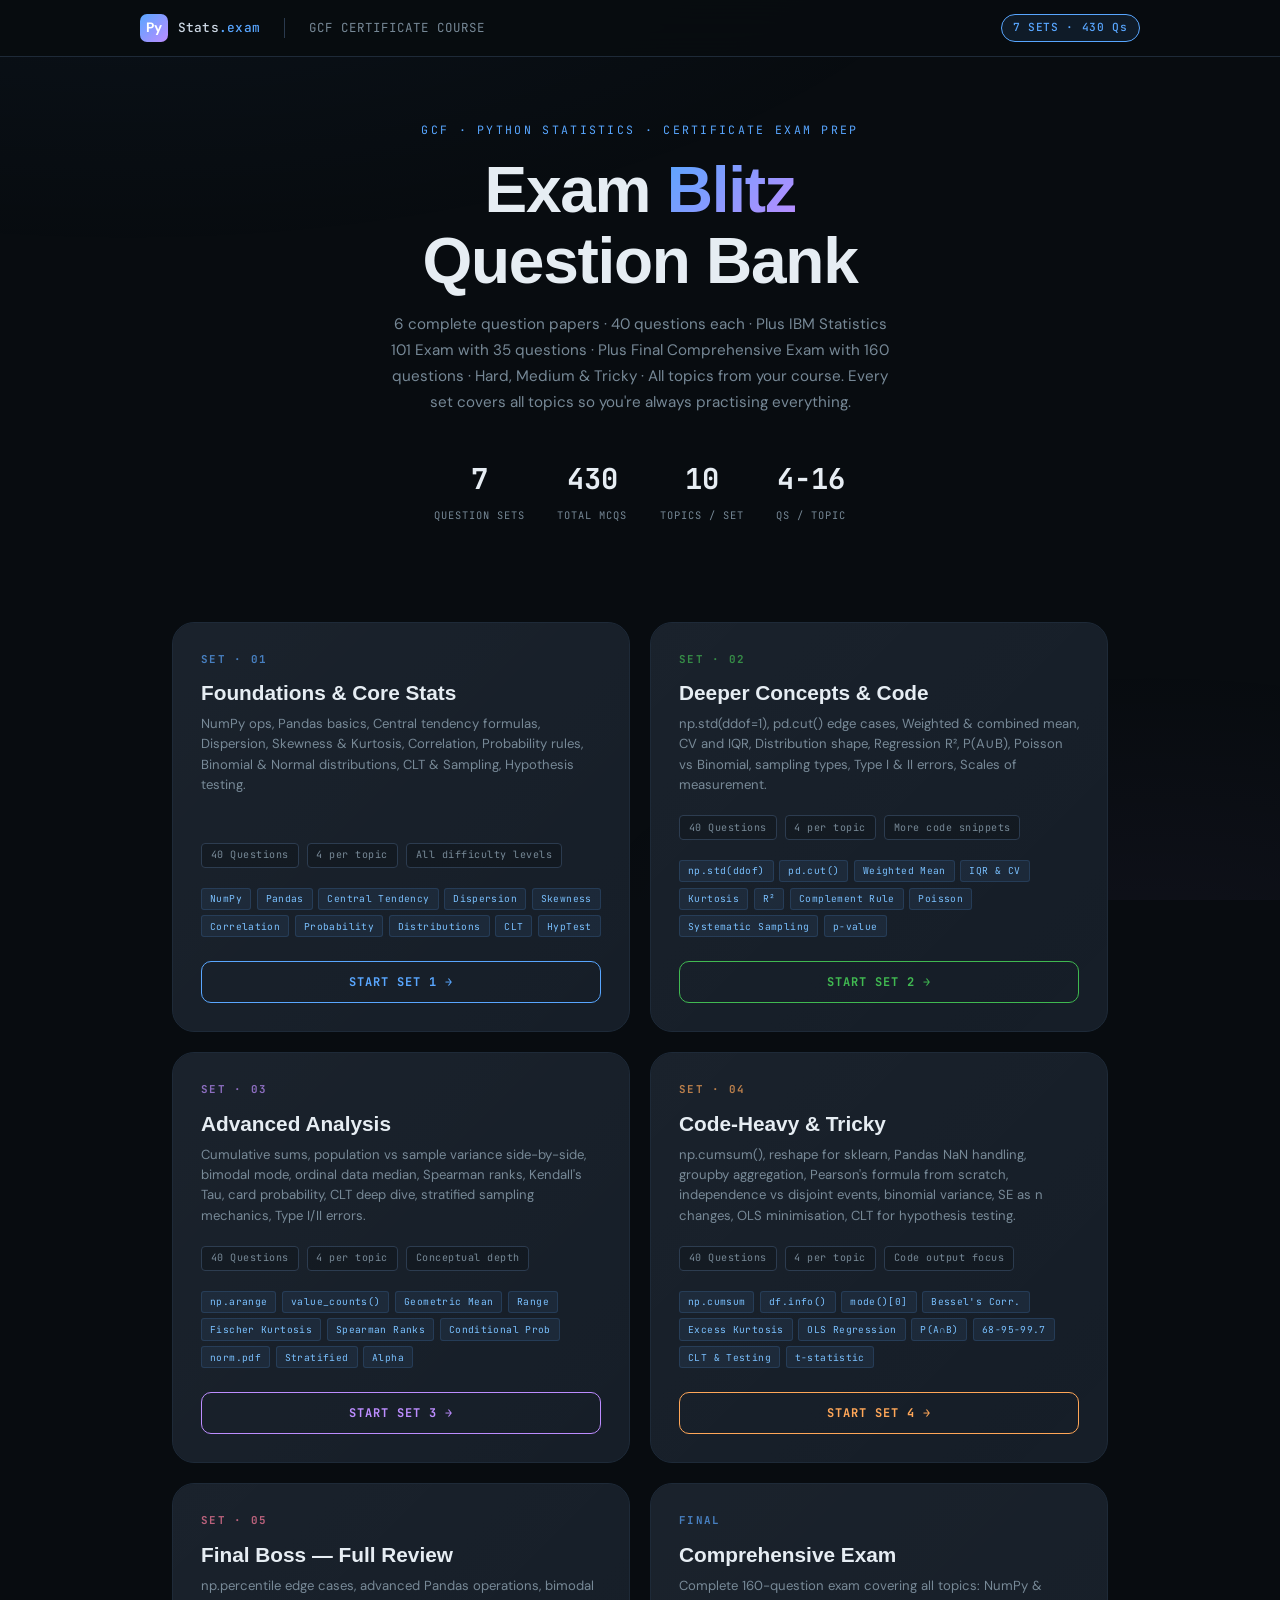
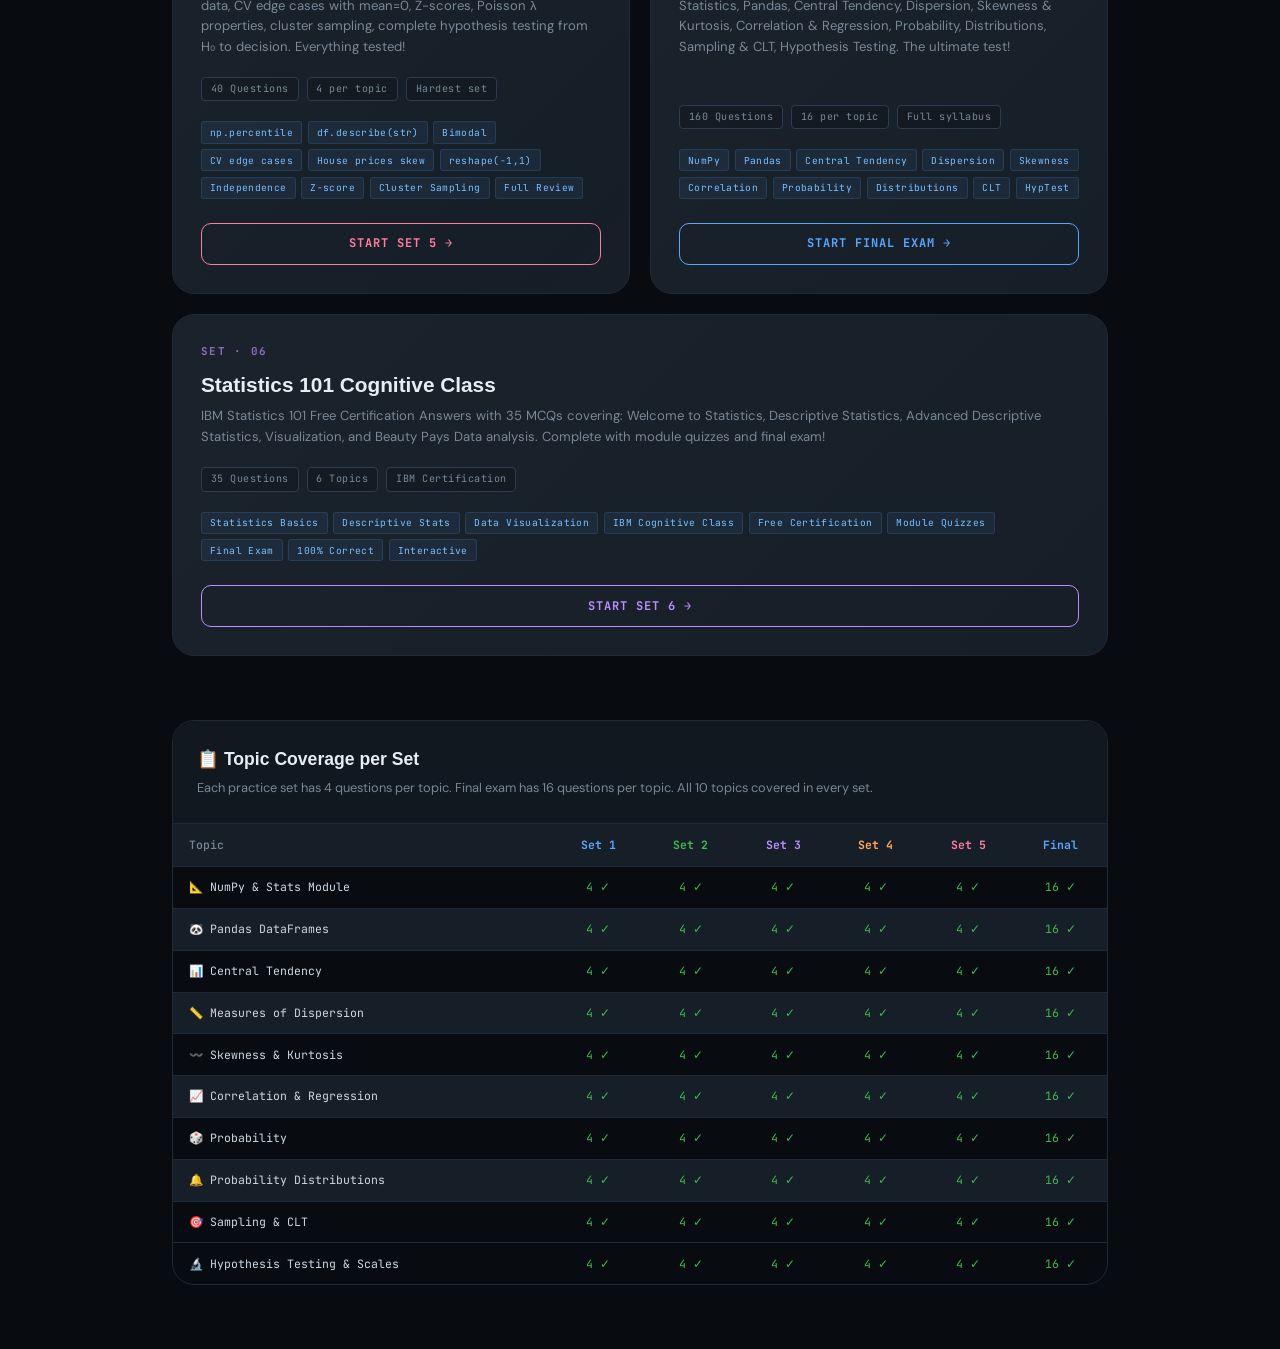
==== commit e37b11b8: "Anwersheet" ====
--- a/index.html
+++ b/index.html
@@ -17,7 +17,7 @@
     <div class="header-divider"></div>
     <span class="header-title">GCF Certificate Course</span>
     <div class="header-right">
-      <span class="set-badge theme-blue" style="color:#58a6ff;border-color:#58a6ff;background:rgba(88,166,255,0.1)">6 SETS · 360 Qs</span>
+      <span class="set-badge theme-blue" style="color:#58a6ff;border-color:#58a6ff;background:rgba(88,166,255,0.1)">7 SETS · 430 Qs</span>
     </div>
   </div>
 </header>
@@ -25,10 +25,10 @@
 <div class="index-hero">
   <div class="index-eyebrow">GCF · Python Statistics · Certificate Exam Prep</div>
   <h1 class="index-title">Exam <em>Blitz</em><br>Question Bank</h1>
-  <p class="index-sub">5 complete question papers · 40 questions each · Plus Final Comprehensive Exam with 160 questions · Hard, Medium &amp; Tricky · All topics from your course. Every set covers all topics so you're always practising everything.</p>
+  <p class="index-sub">6 complete question papers · 40 questions each · Plus IBM Statistics 101 Exam with 35 questions · Plus Final Comprehensive Exam with 160 questions · Hard, Medium &amp; Tricky · All topics from your course. Every set covers all topics so you're always practising everything.</p>
   <div class="index-stats">
-    <div class="idx-stat"><span class="idx-stat-val">6</span><span class="idx-stat-label">Question Sets</span></div>
-    <div class="idx-stat"><span class="idx-stat-val">360</span><span class="idx-stat-label">Total MCQs</span></div>
+    <div class="idx-stat"><span class="idx-stat-val">7</span><span class="idx-stat-label">Question Sets</span></div>
+    <div class="idx-stat"><span class="idx-stat-val">430</span><span class="idx-stat-label">Total MCQs</span></div>
     <div class="idx-stat"><span class="idx-stat-val">10</span><span class="idx-stat-label">Topics / Set</span></div>
     <div class="idx-stat"><span class="idx-stat-val">4-16</span><span class="idx-stat-label">Qs / Topic</span></div>
   </div>
@@ -156,10 +156,30 @@
     </a>
   </div>
 
+  <!-- STATISTICS 101 COGNITIVE CLASS -->
+  <div class="theme-purple">
+    <a href="set6.html" class="set-card" style="border-color:var(--border)">
+      <div class="set-number">Set · 06</div>
+      <div class="set-title">Statistics 101 Cognitive Class</div>
+      <div class="set-desc">IBM Statistics 101 Free Certification Answers with 35 MCQs covering: Welcome to Statistics, Descriptive Statistics, Advanced Descriptive Statistics, Visualization, and Beauty Pays Data analysis. Complete with module quizzes and final exam!</div>
+      <div class="set-meta">
+        <span class="meta-chip">35 Questions</span>
+        <span class="meta-chip">6 Topics</span>
+        <span class="meta-chip">IBM Certification</span>
+      </div>
+      <div class="set-topics">
+        <span class="topic-tag">Statistics Basics</span><span class="topic-tag">Descriptive Stats</span><span class="topic-tag">Data Visualization</span>
+        <span class="topic-tag">IBM Cognitive Class</span><span class="topic-tag">Free Certification</span><span class="topic-tag">Module Quizzes</span>
+        <span class="topic-tag">Final Exam</span><span class="topic-tag">100% Correct</span><span class="topic-tag">Interactive</span>
+      </div>
+      <div class="set-cta" style="color:#bc8cff;border-color:#bc8cff">Start Set 6 →</div>
+    </a>
+  </div>
+
 </div>
 
 <!-- TOPIC COVERAGE TABLE -->
-<div style="max-width:1000px;margin:0 auto;padding:0 2rem 4rem;position:relative;z-index:1">
+<div class="coverage-wrap" style="max-width:1000px;margin:0 auto;position:relative;z-index:1">
   <div style="border:1px solid var(--border);border-radius:var(--radius-xl);overflow:hidden">
     <div style="padding:1.5rem;border-bottom:1px solid var(--border);background:var(--surface)">
       <h2 style="font-family:var(--font-display);font-size:1.1rem;font-weight:700;color:var(--text-bright)">📋 Topic Coverage per Set</h2>
--- a/style.css
+++ b/style.css
@@ -45,7 +45,7 @@
 
 /* ── RESET ── */
 *, *::before, *::after { box-sizing: border-box; margin: 0; padding: 0; }
-html { scroll-behavior: smooth; }
+html { scroll-behavior: smooth; overflow-x: hidden; max-width: 100vw; }
 
 body {
   background: var(--bg);
@@ -55,6 +55,7 @@
   line-height: 1.6;
   min-height: 100vh;
   overflow-x: hidden;
+  max-width: 100vw;
 }
 
 /* ── BACKGROUND TEXTURE ── */
@@ -222,7 +223,7 @@
 }
 
 /* ══════════════════════════════════════════
-   MAIN LAYOUT
+   MAIN LAYOUT & WRAPPERS
    ══════════════════════════════════════════ */
 .main-wrap {
   max-width: 1000px;
@@ -230,6 +231,10 @@
   padding: 2.5rem 2rem 6rem;
   position: relative;
   z-index: 1;
+}
+
+.coverage-wrap {
+  padding: 0 2rem 4rem;
 }
 
 /* ══════════════════════════════════════════
@@ -790,6 +795,11 @@
   z-index: 1;
 }
 
+/* Make last item take full width if it's alone in the last row */
+.sets-grid > div:last-child:nth-child(odd) {
+  grid-column: 1 / -1;
+}
+
 .set-card {
   background: var(--card);
   border: 1px solid var(--border);
@@ -932,20 +942,64 @@
    ══════════════════════════════════════════ */
 @media (max-width: 640px) {
   .site-header { padding: 0 1rem; }
-  .hud { padding: 0.8rem 1rem; }
-  .main-wrap { padding: 1.5rem 1rem 5rem; }
-  .q-card { padding: 1.2rem 1.1rem; }
-  .code-block { font-size: 0.72rem; }
-  .q-text { font-size: 0.9rem; }
-  .prog-track { width: 100px; }
-  .hud-progress { gap: 0.5rem; }
-  .fab-wrap { right: 1rem; bottom: 1rem; }
-  .fab-btn { font-size: 0.72rem; padding: 0.7rem 1.1rem; }
-  .sets-grid { padding: 0 1rem 3rem; }
-  .index-title { font-size: 2rem; }
-  .index-hero { padding: 2.5rem 1rem 2rem; }
-  .stats-row { grid-template-columns: 1fr 1fr; }
-  .modal-actions { flex-direction: column; }
+  .header-inner { gap: 0.5rem; }
+  .header-title, .header-divider { display: none; /* Hide for space on mobile */ }
+  .logo-text { font-size: 0.75rem; }
+  .logo-mark { width: 24px; height: 24px; font-size: 0.75rem; }
+  .set-badge { padding: 0.2rem 0.5rem; font-size: 0.65rem; }
+  
+  .hud { padding: 0.7rem 1rem; }
+  .hud-inner { gap: 0.4rem; justify-content: space-between; }
+  .hud-stat { gap: 0.35rem; font-size: 0.65rem; }
+  .hud-stat strong { font-size: 0.78rem; }
+  .hud-progress { gap: 0.4rem; width: 100%; justify-content: flex-end; margin-top: 0.2rem; }
+  .prog-track { width: 80px; }
+  .prog-label { font-size: 0.65rem; }
+
+  .main-wrap { padding: 1.2rem 1rem 5rem; }
+  .coverage-wrap { padding: 0 1rem 3rem; }
+  
+  .q-card { padding: 1.1rem 1rem; border-radius: var(--radius); }
+  .q-meta { margin-bottom: 0.5rem; gap: 0.5rem; }
+  .q-num { font-size: 0.65rem; }
+  .diff-pill { padding: 0.1rem 0.45rem; font-size: 0.55rem; }
+  .q-text { font-size: 0.9rem; line-height: 1.5; margin-bottom: 0.8rem; }
+  
+  .code-block { font-size: 0.7rem; padding: 0.75rem 0.9rem; margin-bottom: 0.9rem; }
+  
+  .opt { font-size: 0.8rem; padding: 0.65rem 0.85rem; gap: 0.65rem; }
+  .opt-label { width: 20px; height: 20px; min-width: 20px; font-size: 0.6rem; }
+  .explanation { font-size: 0.75rem; padding: 0.6rem 0.8rem 0.6rem 0.9rem; margin-top: 0.7rem; }
+
+  .fab-wrap { right: 1rem; bottom: 1rem; gap: 0.4rem; }
+  .fab-btn { font-size: 0.7rem; padding: 0.7rem 1.1rem; }
+  .fab-btn.secondary { font-size: 0.65rem; padding: 0.4rem 0.8rem; }
+
+  .index-hero { padding: 2.5rem 1rem 1.5rem; }
+  .index-title { font-size: 1.8rem; line-height: 1.15; margin-bottom: 0.8rem; }
+  .index-sub { font-size: 0.8rem; margin-bottom: 1.5rem; }
+  .index-stats { gap: 1rem; margin-bottom: 2rem; }
+  .idx-stat-val { font-size: 1.4rem; }
+  .idx-stat-label { font-size: 0.6rem; }
+
+  .sets-grid { padding: 0 1rem 3rem; grid-template-columns: 1fr; gap: 1rem; }
+  .set-card { padding: 1.25rem 1rem; }
+  .set-title { font-size: 1.15rem; margin-bottom: 0.4rem; }
+  .set-desc { font-size: 0.78rem; margin-bottom: 1rem; }
+  .meta-chip { font-size: 0.6rem; padding: 0.15rem 0.4rem; }
+
+  .modal-overlay { padding: 1rem; }
+  .modal-box { padding: 2rem 1.25rem; border-radius: var(--radius-lg); }
+  .modal-emoji { font-size: 2.5rem; margin-bottom: 0.5rem; }
+  .modal-title { font-size: 1.6rem; margin-bottom: 0.3rem; }
+  .score-ring { width: 90px; height: 90px; margin: 1rem 0; border-width: 2px; }
+  .score-pct { font-size: 1.5rem; }
+  .stats-row { grid-template-columns: 1fr 1fr; gap: 0.5rem; margin: 1rem 0; }
+  .stat-val { font-size: 1.25rem; }
+  .stat-label { font-size: 0.55rem; }
+  .modal-message { font-size: 0.8rem; margin-bottom: 1.25rem; }
+  .modal-actions { flex-direction: column; gap: 0.5rem; }
+  .modal-btn { padding: 0.6rem 0.9rem; font-size: 0.7rem; }
 }
 
 /* ══════════════════════════════════════════
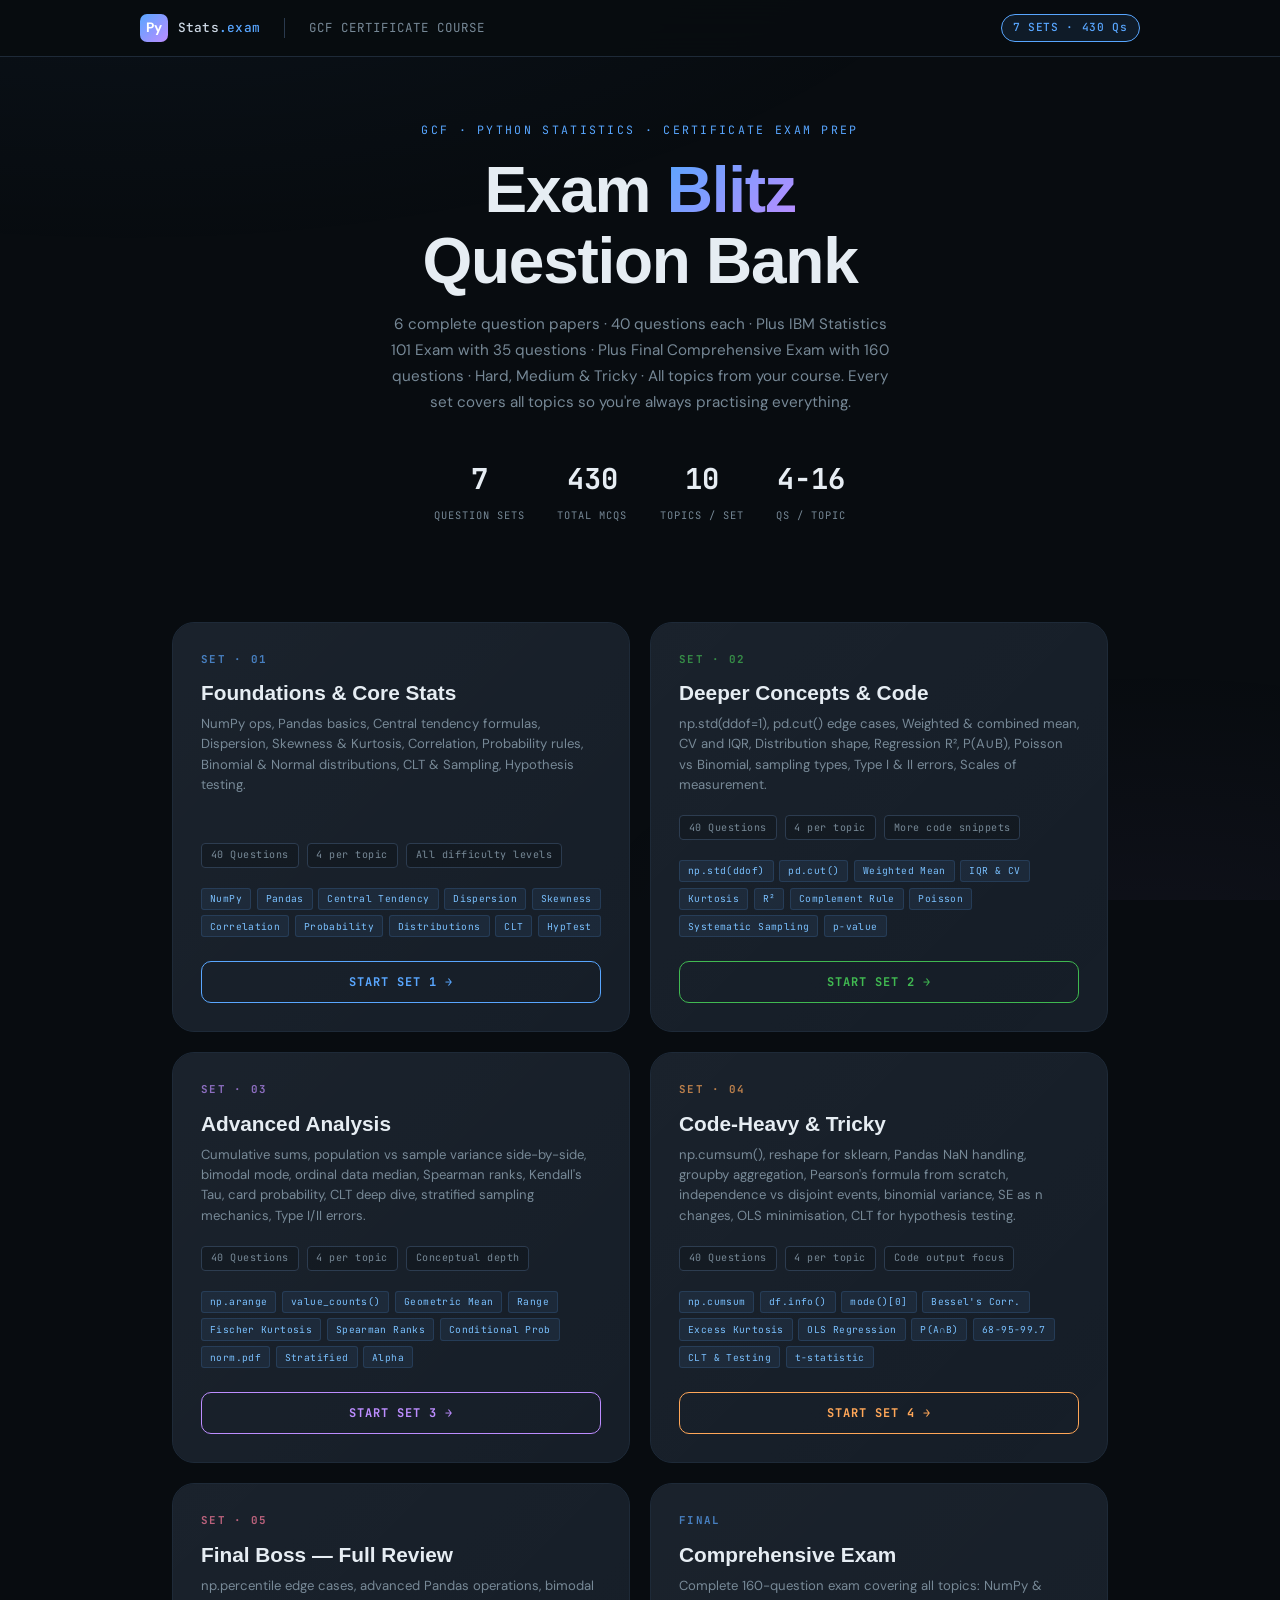
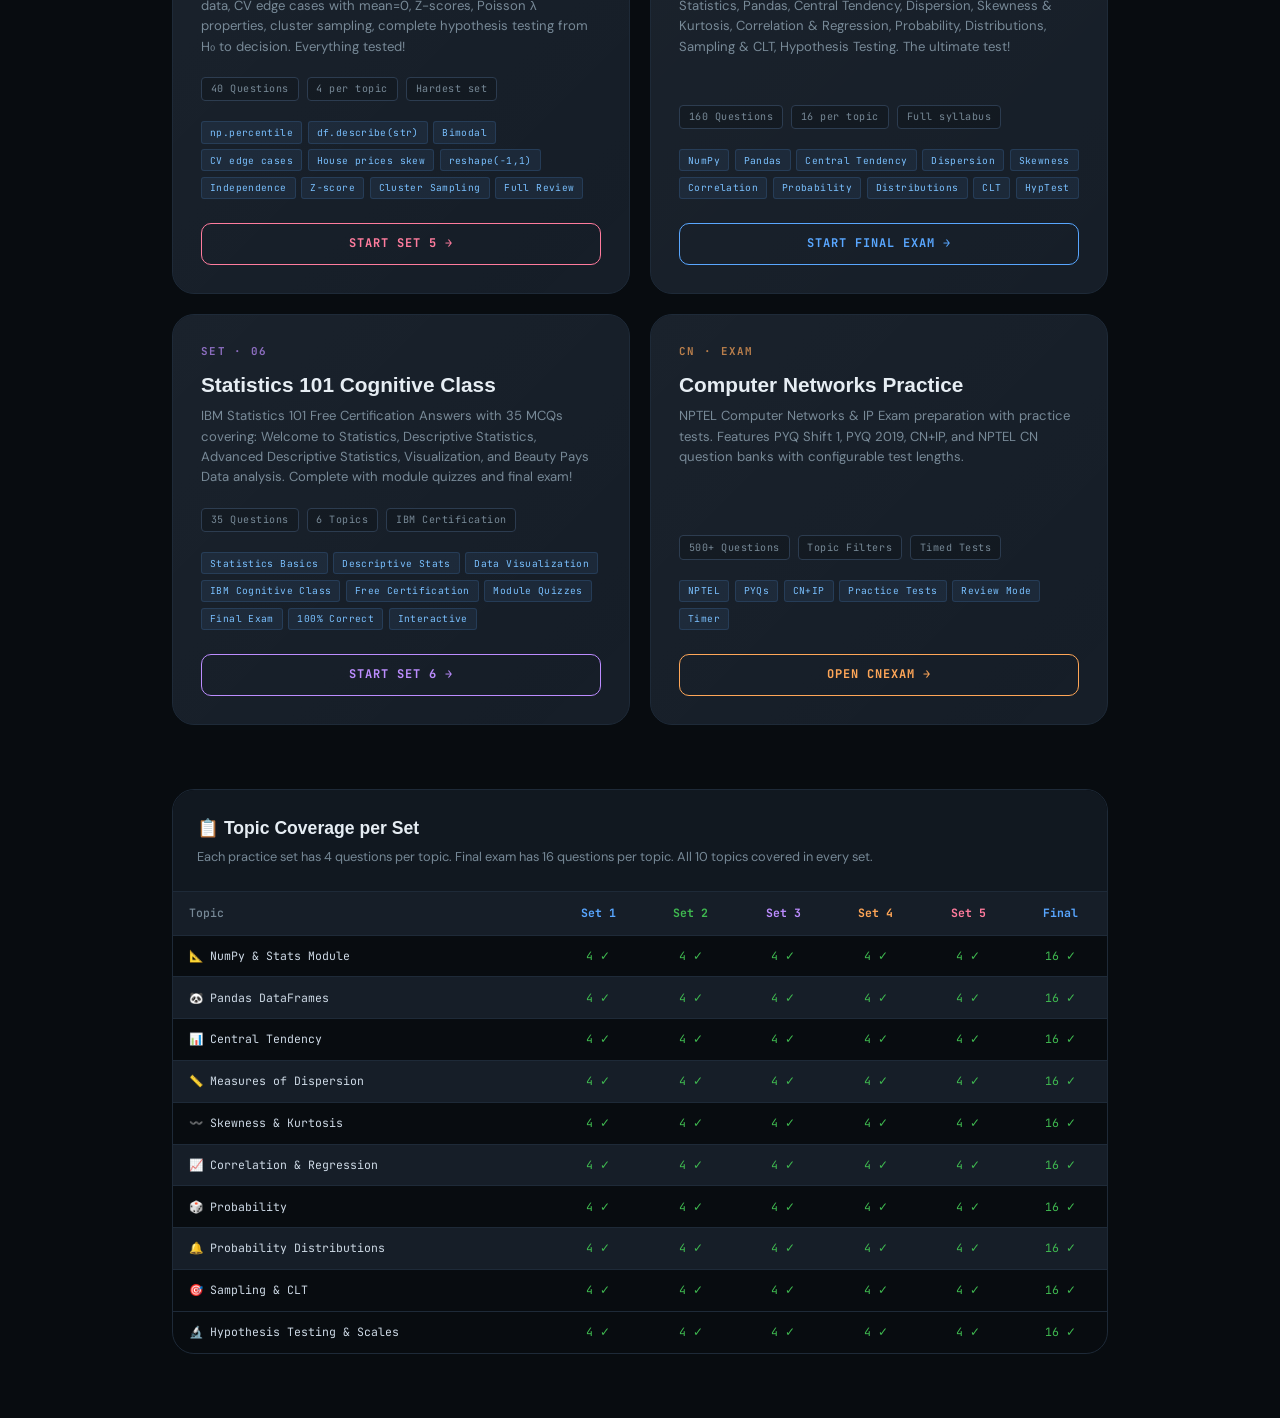
==== commit 406b3f5b: "Added Computer Network Practice Set" ====
--- a/index.html
+++ b/index.html
@@ -173,6 +173,25 @@
         <span class="topic-tag">Final Exam</span><span class="topic-tag">100% Correct</span><span class="topic-tag">Interactive</span>
       </div>
       <div class="set-cta" style="color:#bc8cff;border-color:#bc8cff">Start Set 6 →</div>
+    </a>
+  </div>
+
+  <!-- CNEXAM -->
+  <div class="theme-orange">
+    <a href="CNEXAM/index.html" class="set-card" style="border-color:var(--border)">
+      <div class="set-number">CN · EXAM</div>
+      <div class="set-title">Computer Networks Practice</div>
+      <div class="set-desc">NPTEL Computer Networks & IP Exam preparation with practice tests. Features PYQ Shift 1, PYQ 2019, CN+IP, and NPTEL CN question banks with configurable test lengths.</div>
+      <div class="set-meta">
+        <span class="meta-chip">500+ Questions</span>
+        <span class="meta-chip">Topic Filters</span>
+        <span class="meta-chip">Timed Tests</span>
+      </div>
+      <div class="set-topics">
+        <span class="topic-tag">NPTEL</span><span class="topic-tag">PYQs</span><span class="topic-tag">CN+IP</span>
+        <span class="topic-tag">Practice Tests</span><span class="topic-tag">Review Mode</span><span class="topic-tag">Timer</span>
+      </div>
+      <div class="set-cta" style="color:#ffa657;border-color:#ffa657">Open CNEXAM →</div>
     </a>
   </div>
 
